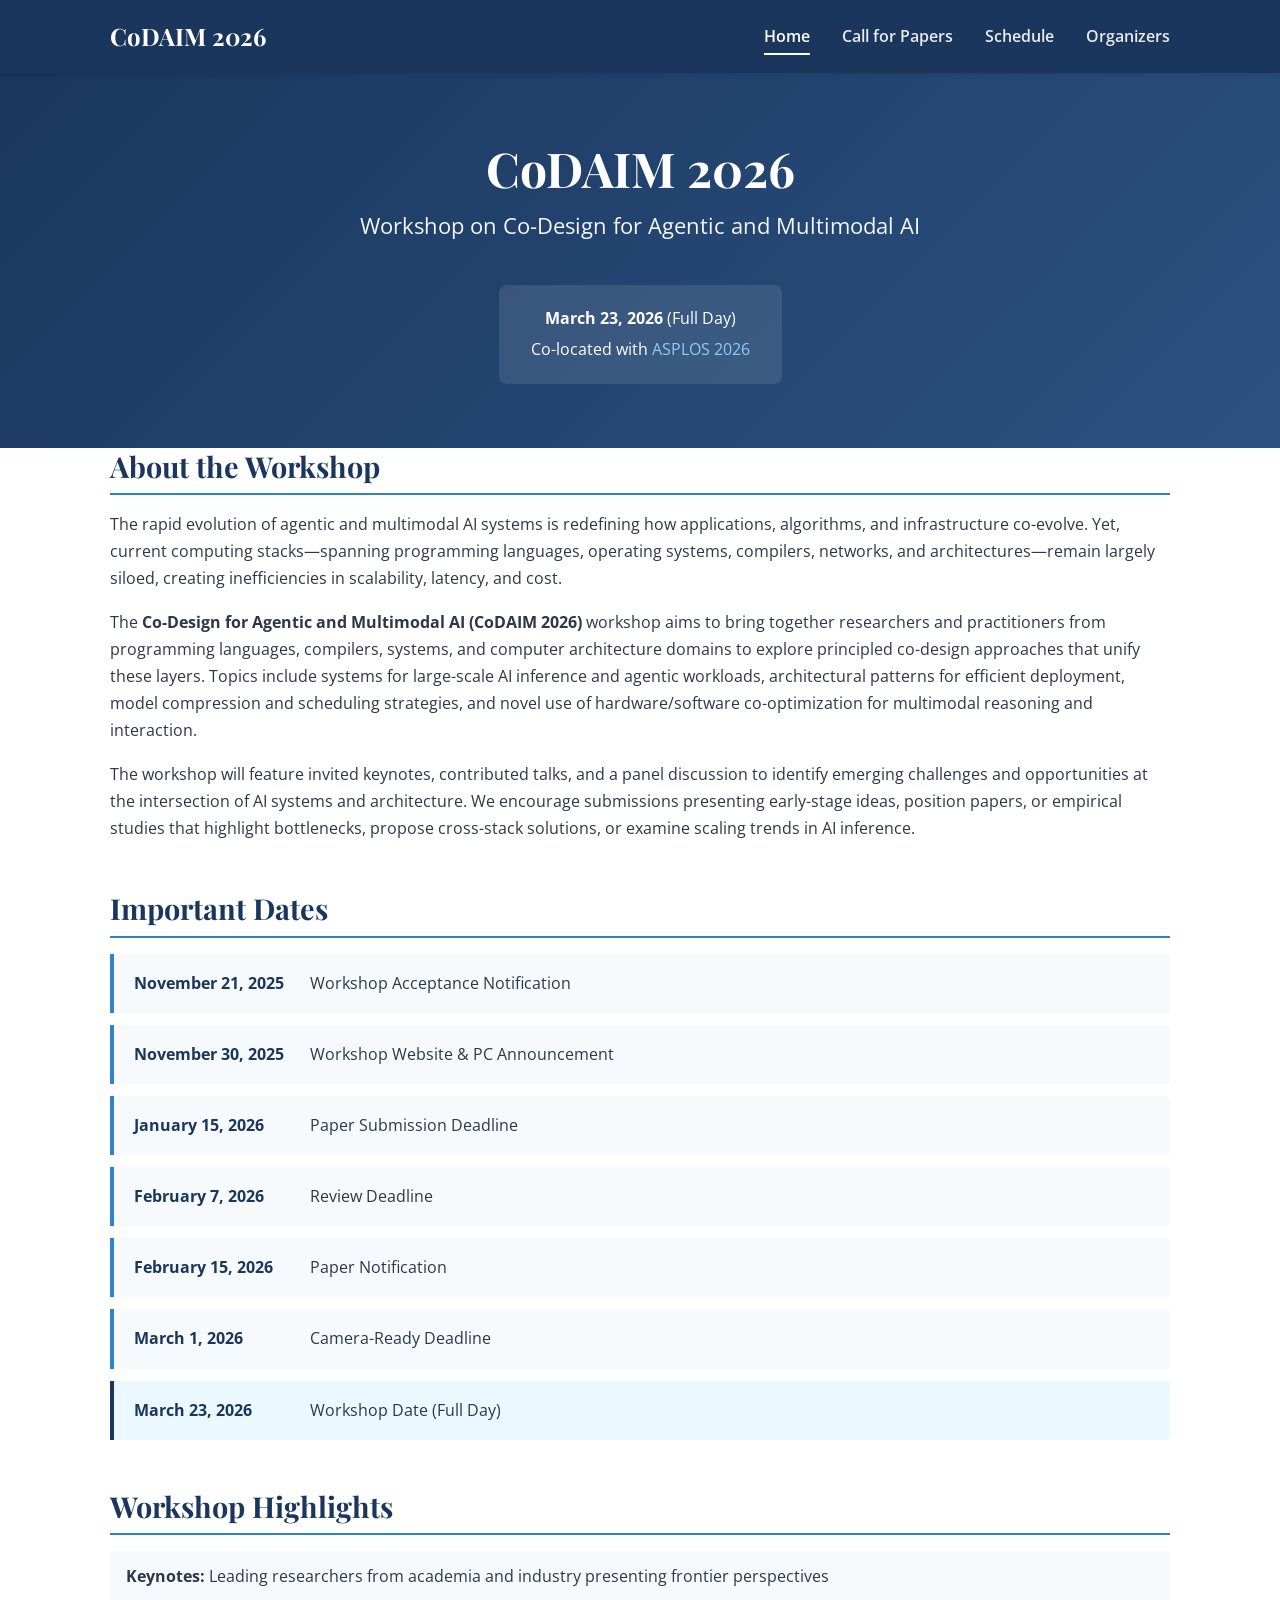
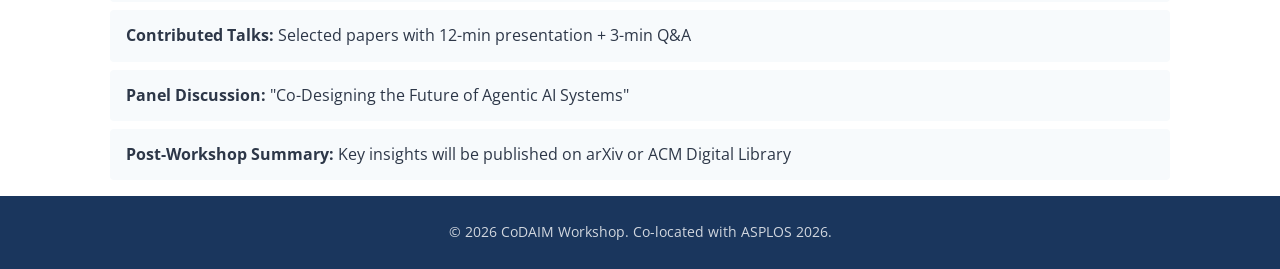
==== index.html @ 877bc526 "Initial commit: CoDAIM 2026 workshop website - Homepage with workshop overview and important dates -" ====
<!DOCTYPE html>
<html lang="en">
<head>
    <meta charset="UTF-8">
    <meta name="viewport" content="width=device-width, initial-scale=1.0">
    <title>CoDAIM 2026 - Workshop on Co-Design for Agentic and Multimodal AI</title>
    <link rel="stylesheet" href="css/style.css">
    <link rel="preconnect" href="https://fonts.googleapis.com">
    <link rel="preconnect" href="https://fonts.gstatic.com" crossorigin>
    <link href="https://fonts.googleapis.com/css2?family=Open+Sans:wght@400;600;700&family=Playfair+Display:wght@700&display=swap" rel="stylesheet">
</head>
<body>
    <header>
        <nav class="navbar">
            <div class="container">
                <a href="index.html" class="logo">CoDAIM 2026</a>
                <button class="nav-toggle" aria-label="Toggle navigation">
                    <span></span>
                    <span></span>
                    <span></span>
                </button>
                <ul class="nav-menu">
                    <li><a href="index.html" class="active">Home</a></li>
                    <li><a href="cfp.html">Call for Papers</a></li>
                    <li><a href="schedule.html">Schedule</a></li>
                    <li><a href="organizers.html">Organizers</a></li>
                </ul>
            </div>
        </nav>
    </header>

    <section class="hero">
        <div class="container">
            <h1>CoDAIM 2026</h1>
            <p class="subtitle">Workshop on Co-Design for Agentic and Multimodal AI</p>
            <div class="event-info">
                <p><strong>March 23, 2026</strong> (Full Day)</p>
                <p>Co-located with <a href="https://www.asplos-conference.org/" target="_blank">ASPLOS 2026</a></p>
            </div>
        </div>
    </section>

    <main class="container">
        <section class="content-section">
            <h2>About the Workshop</h2>
            <p>The rapid evolution of agentic and multimodal AI systems is redefining how applications, algorithms, and infrastructure co-evolve. Yet, current computing stacks—spanning programming languages, operating systems, compilers, networks, and architectures—remain largely siloed, creating inefficiencies in scalability, latency, and cost.</p>
            <p>The <strong>Co-Design for Agentic and Multimodal AI (CoDAIM 2026)</strong> workshop aims to bring together researchers and practitioners from programming languages, compilers, systems, and computer architecture domains to explore principled co-design approaches that unify these layers. Topics include systems for large-scale AI inference and agentic workloads, architectural patterns for efficient deployment, model compression and scheduling strategies, and novel use of hardware/software co-optimization for multimodal reasoning and interaction.</p>
            <p>The workshop will feature invited keynotes, contributed talks, and a panel discussion to identify emerging challenges and opportunities at the intersection of AI systems and architecture. We encourage submissions presenting early-stage ideas, position papers, or empirical studies that highlight bottlenecks, propose cross-stack solutions, or examine scaling trends in AI inference.</p>
        </section>

        <section class="content-section dates-section">
            <h2>Important Dates</h2>
            <div class="dates-grid">
                <div class="date-item">
                    <span class="date">November 21, 2025</span>
                    <span class="event">Workshop Acceptance Notification</span>
                </div>
                <div class="date-item">
                    <span class="date">November 30, 2025</span>
                    <span class="event">Workshop Website & PC Announcement</span>
                </div>
                <div class="date-item">
                    <span class="date">January 15, 2026</span>
                    <span class="event">Paper Submission Deadline</span>
                </div>
                <div class="date-item">
                    <span class="date">February 7, 2026</span>
                    <span class="event">Review Deadline</span>
                </div>
                <div class="date-item">
                    <span class="date">February 15, 2026</span>
                    <span class="event">Paper Notification</span>
                </div>
                <div class="date-item">
                    <span class="date">March 1, 2026</span>
                    <span class="event">Camera-Ready Deadline</span>
                </div>
                <div class="date-item highlight">
                    <span class="date">March 23, 2026</span>
                    <span class="event">Workshop Date (Full Day)</span>
                </div>
            </div>
        </section>

        <section class="content-section">
            <h2>Workshop Highlights</h2>
            <ul class="highlights-list">
                <li><strong>Keynotes:</strong> Leading researchers from academia and industry presenting frontier perspectives</li>
                <li><strong>Contributed Talks:</strong> Selected papers with 12-min presentation + 3-min Q&A</li>
                <li><strong>Panel Discussion:</strong> "Co-Designing the Future of Agentic AI Systems"</li>
                <li><strong>Post-Workshop Summary:</strong> Key insights will be published on arXiv or ACM Digital Library</li>
            </ul>
        </section>
    </main>

    <footer>
        <div class="container">
            <p>&copy; 2026 CoDAIM Workshop. Co-located with ASPLOS 2026.</p>
        </div>
    </footer>

    <script>
        // Mobile navigation toggle
        const navToggle = document.querySelector('.nav-toggle');
        const navMenu = document.querySelector('.nav-menu');

        navToggle.addEventListener('click', () => {
            navMenu.classList.toggle('active');
            navToggle.classList.toggle('active');
        });
    </script>
</body>
</html>
---- css/style.css ----
/* CSS Variables */
:root {
    --primary-color: #1a365d;
    --secondary-color: #2c5282;
    --accent-color: #3182ce;
    --text-color: #2d3748;
    --light-text: #718096;
    --background: #ffffff;
    --light-bg: #f7fafc;
    --border-color: #e2e8f0;
    --highlight-color: #ebf8ff;
}

/* Reset and Base Styles */
* {
    margin: 0;
    padding: 0;
    box-sizing: border-box;
}

html {
    scroll-behavior: smooth;
}

body {
    font-family: 'Open Sans', sans-serif;
    color: var(--text-color);
    line-height: 1.7;
    background: var(--background);
}

.container {
    max-width: 1100px;
    margin: 0 auto;
    padding: 0 20px;
}

a {
    color: var(--accent-color);
    text-decoration: none;
    transition: color 0.3s ease;
}

a:hover {
    color: var(--primary-color);
}

h1, h2, h3 {
    font-family: 'Playfair Display', serif;
    color: var(--primary-color);
    line-height: 1.3;
}

h2 {
    font-size: 1.8rem;
    margin-bottom: 1rem;
    padding-bottom: 0.5rem;
    border-bottom: 2px solid var(--accent-color);
}

h3 {
    font-size: 1.3rem;
    margin: 1.5rem 0 0.75rem;
}

p {
    margin-bottom: 1rem;
}

ul, ol {
    margin-left: 1.5rem;
    margin-bottom: 1rem;
}

li {
    margin-bottom: 0.5rem;
}

/* Navigation */
.navbar {
    background: var(--primary-color);
    padding: 1rem 0;
    position: sticky;
    top: 0;
    z-index: 1000;
    box-shadow: 0 2px 4px rgba(0,0,0,0.1);
}

.navbar .container {
    display: flex;
    justify-content: space-between;
    align-items: center;
}

.logo {
    font-family: 'Playfair Display', serif;
    font-size: 1.5rem;
    font-weight: 700;
    color: white;
}

.logo:hover {
    color: #ebf8ff;
}

.nav-menu {
    display: flex;
    list-style: none;
    gap: 2rem;
    margin: 0;
}

.nav-menu li {
    margin: 0;
}

.nav-menu a {
    color: rgba(255,255,255,0.9);
    font-weight: 600;
    padding: 0.5rem 0;
    position: relative;
}

.nav-menu a:hover,
.nav-menu a.active {
    color: white;
}

.nav-menu a.active::after {
    content: '';
    position: absolute;
    bottom: 0;
    left: 0;
    right: 0;
    height: 2px;
    background: white;
}

.nav-toggle {
    display: none;
    flex-direction: column;
    gap: 5px;
    background: none;
    border: none;
    cursor: pointer;
    padding: 5px;
}

.nav-toggle span {
    width: 25px;
    height: 3px;
    background: white;
    transition: 0.3s;
}

/* Hero Section */
.hero {
    background: linear-gradient(135deg, var(--primary-color) 0%, var(--secondary-color) 100%);
    color: white;
    padding: 4rem 0;
    text-align: center;
}

.hero h1 {
    font-size: 3rem;
    color: white;
    margin-bottom: 0.5rem;
}

.hero .subtitle {
    font-size: 1.4rem;
    opacity: 0.95;
    margin-bottom: 1.5rem;
}

.event-info {
    background: rgba(255,255,255,0.1);
    display: inline-block;
    padding: 1rem 2rem;
    border-radius: 8px;
    margin-top: 1rem;
}

.event-info p {
    margin: 0.25rem 0;
}

.event-info a {
    color: #90cdf4;
}

.event-info a:hover {
    color: white;
}

/* Page Header */
.page-header {
    background: linear-gradient(135deg, var(--primary-color) 0%, var(--secondary-color) 100%);
    color: white;
    padding: 3rem 0;
    text-align: center;
}

.page-header h1 {
    color: white;
    font-size: 2.5rem;
    margin-bottom: 0.5rem;
}

.page-header .subtitle {
    opacity: 0.9;
    font-size: 1.1rem;
}

/* Content Sections */
main {
    padding: 2rem 0 4rem;
}

.content-section {
    margin-bottom: 3rem;
}

.content-section:last-child {
    margin-bottom: 0;
}

/* Important Dates */
.dates-grid {
    display: grid;
    gap: 0.75rem;
}

.date-item {
    display: flex;
    flex-wrap: wrap;
    gap: 1rem;
    padding: 1rem 1.25rem;
    background: var(--light-bg);
    border-left: 4px solid var(--accent-color);
    border-radius: 0 4px 4px 0;
}

.date-item .date {
    font-weight: 700;
    color: var(--primary-color);
    min-width: 160px;
}

.date-item .event {
    color: var(--text-color);
}

.date-item.highlight {
    background: var(--highlight-color);
    border-left-color: var(--primary-color);
}

.date-item.highlight .date {
    color: var(--primary-color);
}

/* Topics List */
.topics-list {
    display: grid;
    grid-template-columns: repeat(auto-fit, minmax(300px, 1fr));
    gap: 0.5rem 2rem;
}

.topics-list li {
    padding-left: 0.5rem;
}

/* Highlights List */
.highlights-list {
    list-style: none;
    margin-left: 0;
}

.highlights-list li {
    padding: 0.75rem 1rem;
    background: var(--light-bg);
    border-radius: 4px;
    margin-bottom: 0.5rem;
}

/* Schedule */
.session-time {
    font-size: 1.1rem;
    color: var(--light-text);
    margin-bottom: 1rem;
}

.schedule-table {
    border: 1px solid var(--border-color);
    border-radius: 8px;
    overflow: hidden;
}

.schedule-item {
    display: flex;
    gap: 1.5rem;
    padding: 1rem 1.25rem;
    border-bottom: 1px solid var(--border-color);
    align-items: flex-start;
}

.schedule-item:last-child {
    border-bottom: none;
}

.schedule-item .time {
    font-weight: 600;
    color: var(--primary-color);
    min-width: 120px;
    font-size: 0.95rem;
}

.schedule-item .event-details {
    flex: 1;
}

.schedule-item .event-title {
    display: block;
    font-weight: 600;
    color: var(--text-color);
    margin-bottom: 0.25rem;
}

.schedule-item .event-desc {
    display: block;
    color: var(--light-text);
    font-size: 0.9rem;
}

.schedule-item .speaker {
    display: block;
    color: var(--accent-color);
    font-size: 0.9rem;
    margin-top: 0.25rem;
}

.schedule-item.keynote {
    background: var(--highlight-color);
}

.schedule-item.panel {
    background: #f0fff4;
}

.lunch-break {
    background: var(--light-bg);
    padding: 1.5rem;
    border-radius: 8px;
    text-align: center;
}

.lunch-break .time {
    display: block;
    font-weight: 600;
    color: var(--primary-color);
    margin-bottom: 0.25rem;
}

.lunch-break .event-title {
    color: var(--light-text);
}

/* Organizers */
.organizers-grid {
    display: grid;
    grid-template-columns: repeat(auto-fit, minmax(250px, 1fr));
    gap: 2rem;
    margin-top: 1.5rem;
}

.organizer-card {
    text-align: center;
    padding: 1.5rem;
    background: var(--light-bg);
    border-radius: 8px;
}

.organizer-photo {
    width: 120px;
    height: 120px;
    border-radius: 50%;
    margin: 0 auto 1rem;
    background: var(--border-color);
    overflow: hidden;
}

.organizer-photo.placeholder {
    display: flex;
    align-items: center;
    justify-content: center;
    background: linear-gradient(135deg, var(--secondary-color), var(--accent-color));
    color: white;
    font-size: 2rem;
}

.organizer-card h3 {
    margin: 0 0 0.25rem;
    font-size: 1.2rem;
}

.organizer-card .affiliation {
    color: var(--light-text);
    font-size: 0.9rem;
    margin-bottom: 0.5rem;
}

.organizer-card .email {
    font-size: 0.85rem;
}

.pc-list {
    column-count: 2;
    column-gap: 2rem;
}

/* Footer */
footer {
    background: var(--primary-color);
    color: rgba(255,255,255,0.8);
    padding: 1.5rem 0;
    text-align: center;
}

footer p {
    margin: 0;
    font-size: 0.9rem;
}

/* Mobile Responsive */
@media (max-width: 768px) {
    .nav-toggle {
        display: flex;
    }

    .nav-menu {
        position: absolute;
        top: 100%;
        left: 0;
        right: 0;
        background: var(--primary-color);
        flex-direction: column;
        gap: 0;
        padding: 0;
        max-height: 0;
        overflow: hidden;
        transition: max-height 0.3s ease;
    }

    .nav-menu.active {
        max-height: 300px;
        border-top: 1px solid rgba(255,255,255,0.1);
    }

    .nav-menu li {
        border-bottom: 1px solid rgba(255,255,255,0.1);
    }

    .nav-menu a {
        display: block;
        padding: 1rem 20px;
    }

    .nav-menu a.active::after {
        display: none;
    }

    .nav-toggle.active span:nth-child(1) {
        transform: rotate(45deg) translate(5px, 5px);
    }

    .nav-toggle.active span:nth-child(2) {
        opacity: 0;
    }

    .nav-toggle.active span:nth-child(3) {
        transform: rotate(-45deg) translate(7px, -6px);
    }

    .hero h1 {
        font-size: 2rem;
    }

    .hero .subtitle {
        font-size: 1.1rem;
    }

    h2 {
        font-size: 1.5rem;
    }

    .date-item {
        flex-direction: column;
        gap: 0.25rem;
    }

    .schedule-item {
        flex-direction: column;
        gap: 0.5rem;
    }

    .schedule-item .time {
        min-width: auto;
    }

    .topics-list {
        grid-template-columns: 1fr;
    }

    .pc-list {
        column-count: 1;
    }
}
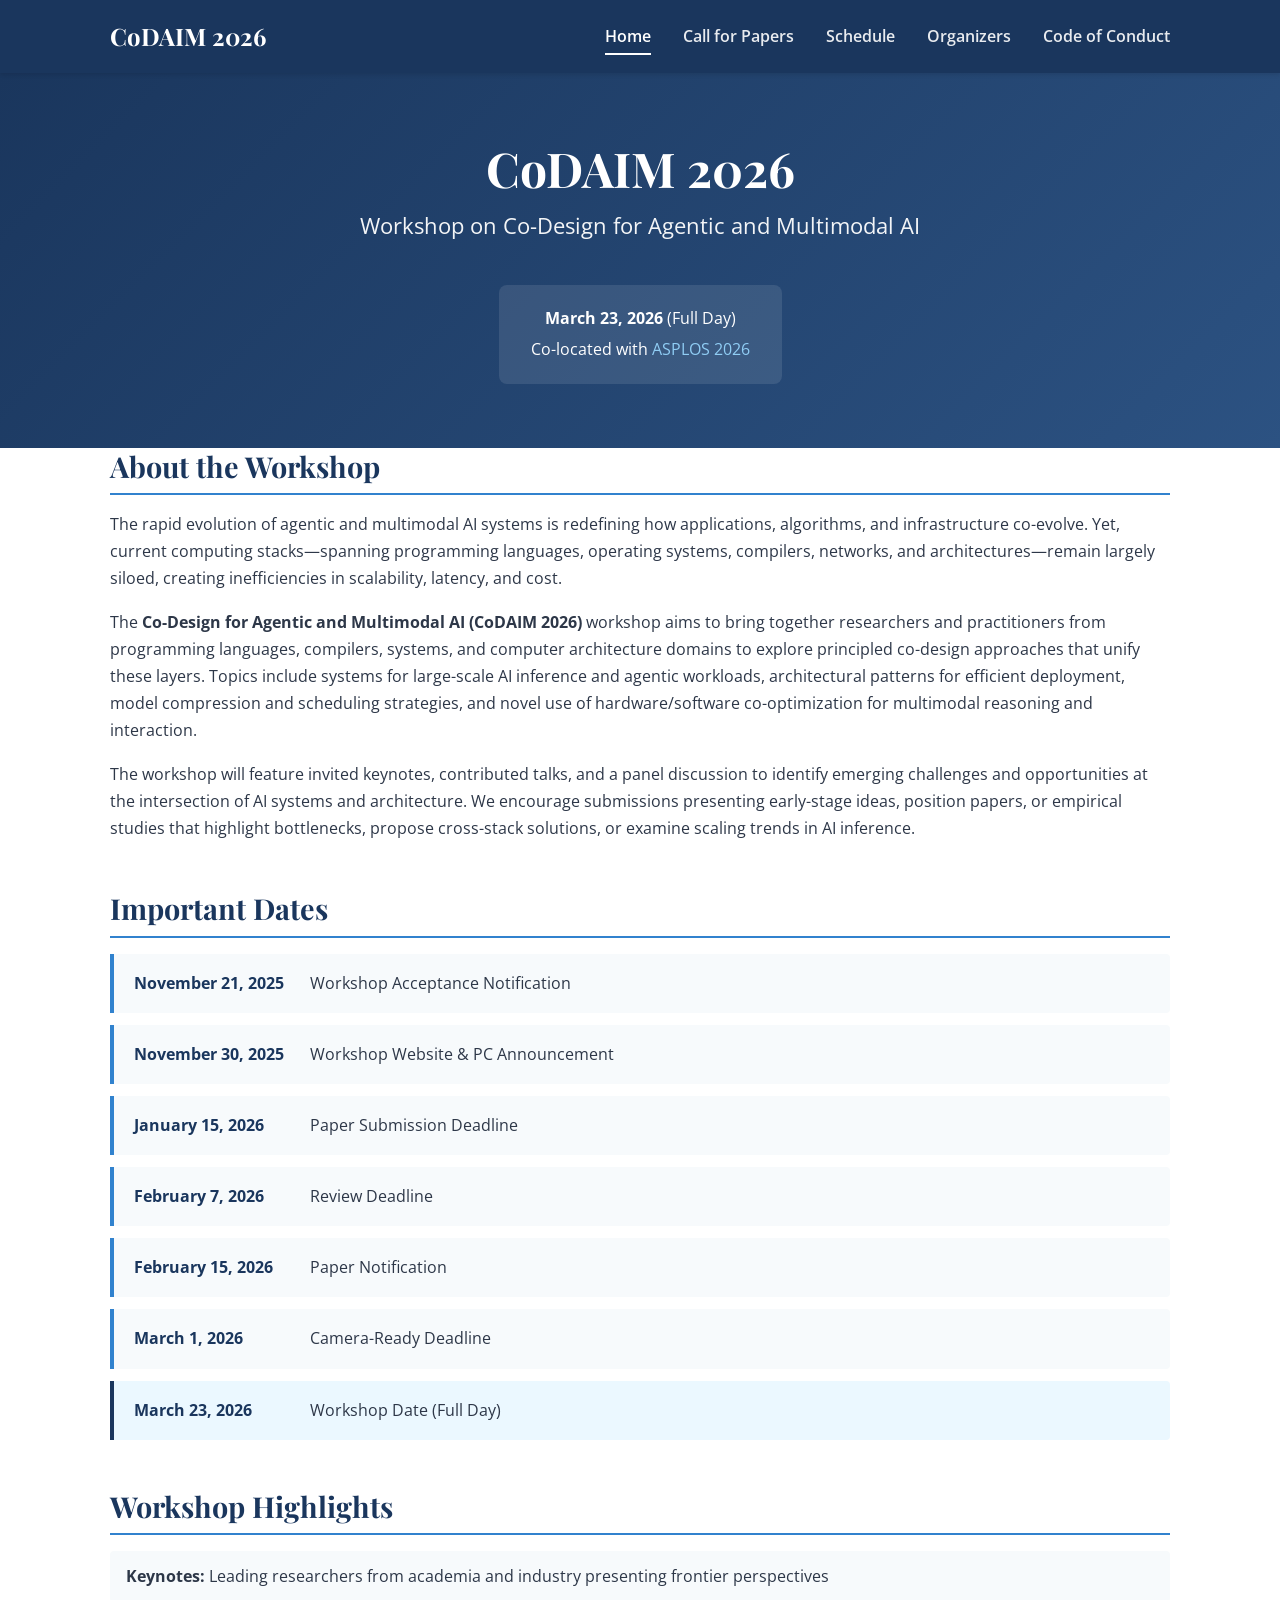
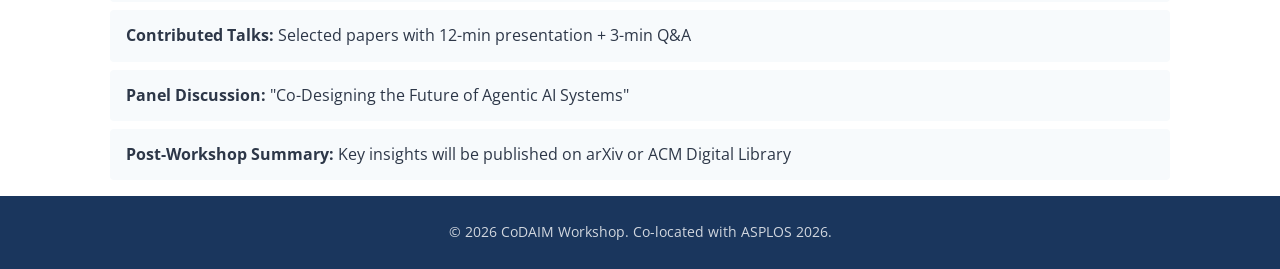
==== commit e0fe9dcd: "Add comprehensive workshop content and flyer - Updated CFP with detailed submission guidelines, ASPL" ====
--- a/index.html
+++ b/index.html
@@ -24,6 +24,7 @@
                     <li><a href="cfp.html">Call for Papers</a></li>
                     <li><a href="schedule.html">Schedule</a></li>
                     <li><a href="organizers.html">Organizers</a></li>
+                    <li><a href="conduct.html">Code of Conduct</a></li>
                 </ul>
             </div>
         </nav>
--- a/css/style.css
+++ b/css/style.css
@@ -417,6 +417,20 @@
 .pc-list {
     column-count: 2;
     column-gap: 2rem;
+}
+
+/* Small organizers grid for web chairs */
+.organizers-grid.small {
+    grid-template-columns: repeat(auto-fit, minmax(180px, 1fr));
+    gap: 1rem;
+}
+
+.organizers-grid.small .organizer-card {
+    padding: 1rem;
+}
+
+.organizers-grid.small .organizer-card h3 {
+    font-size: 1rem;
 }
 
 /* Footer */
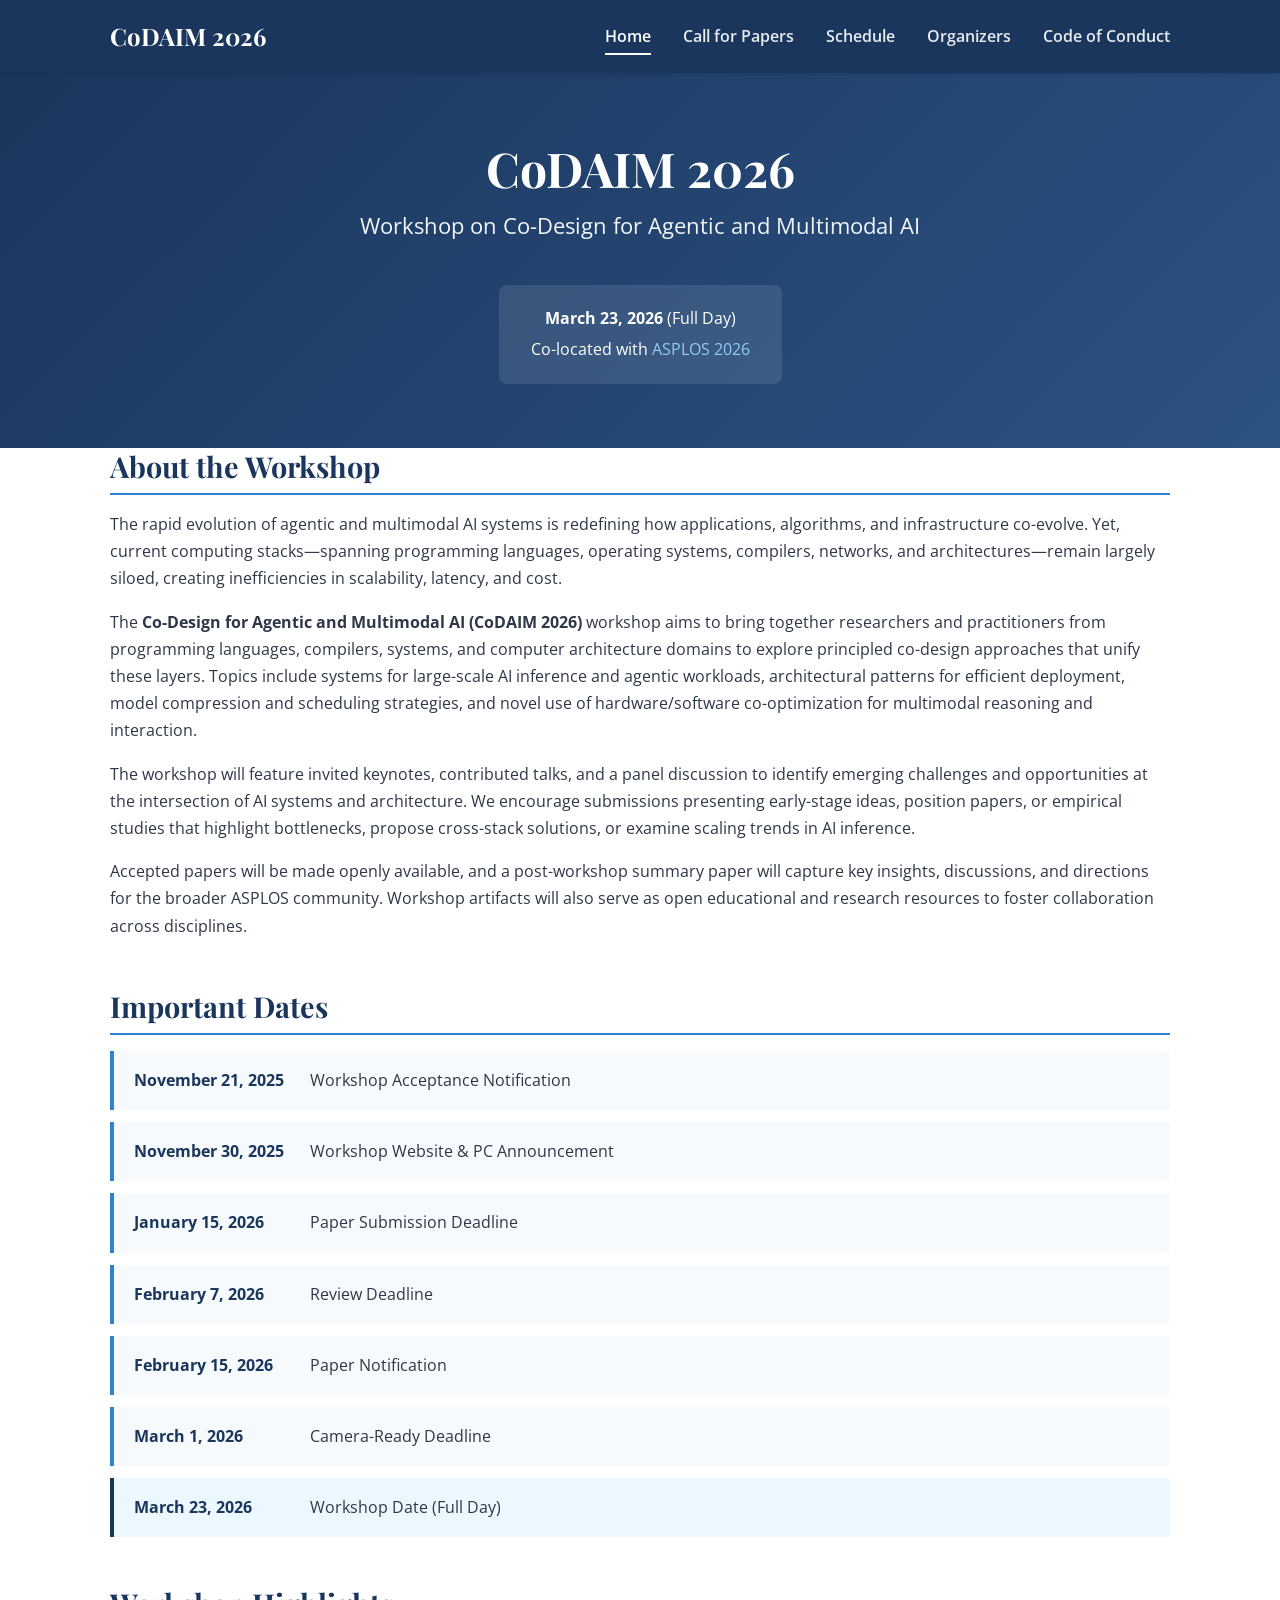
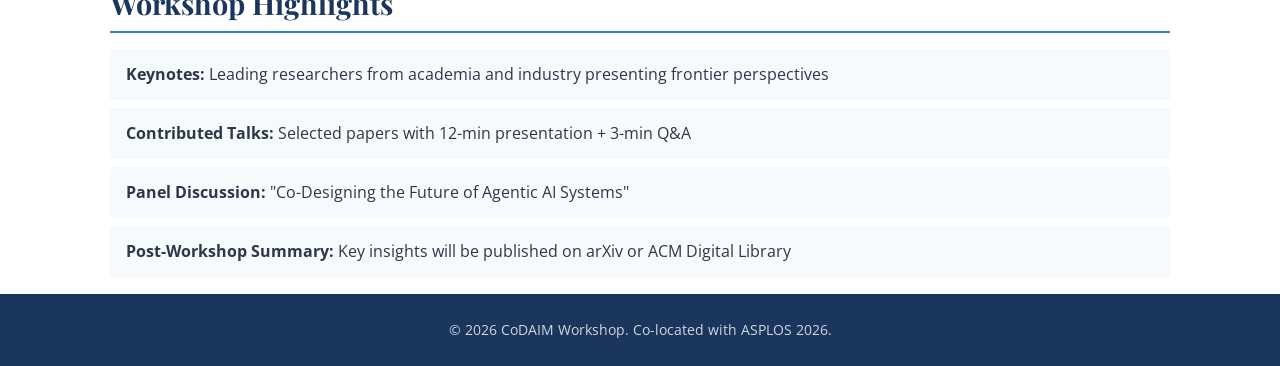
==== commit f6bbd723: "update index" ====
--- a/index.html
+++ b/index.html
@@ -47,6 +47,7 @@
             <p>The rapid evolution of agentic and multimodal AI systems is redefining how applications, algorithms, and infrastructure co-evolve. Yet, current computing stacks—spanning programming languages, operating systems, compilers, networks, and architectures—remain largely siloed, creating inefficiencies in scalability, latency, and cost.</p>
             <p>The <strong>Co-Design for Agentic and Multimodal AI (CoDAIM 2026)</strong> workshop aims to bring together researchers and practitioners from programming languages, compilers, systems, and computer architecture domains to explore principled co-design approaches that unify these layers. Topics include systems for large-scale AI inference and agentic workloads, architectural patterns for efficient deployment, model compression and scheduling strategies, and novel use of hardware/software co-optimization for multimodal reasoning and interaction.</p>
             <p>The workshop will feature invited keynotes, contributed talks, and a panel discussion to identify emerging challenges and opportunities at the intersection of AI systems and architecture. We encourage submissions presenting early-stage ideas, position papers, or empirical studies that highlight bottlenecks, propose cross-stack solutions, or examine scaling trends in AI inference.</p>
+            <p>Accepted papers will be made openly available, and a post-workshop summary paper will capture key insights, discussions, and directions for the broader ASPLOS community. Workshop artifacts will also serve as open educational and research resources to foster collaboration across disciplines.</p>
         </section>
 
         <section class="content-section dates-section">
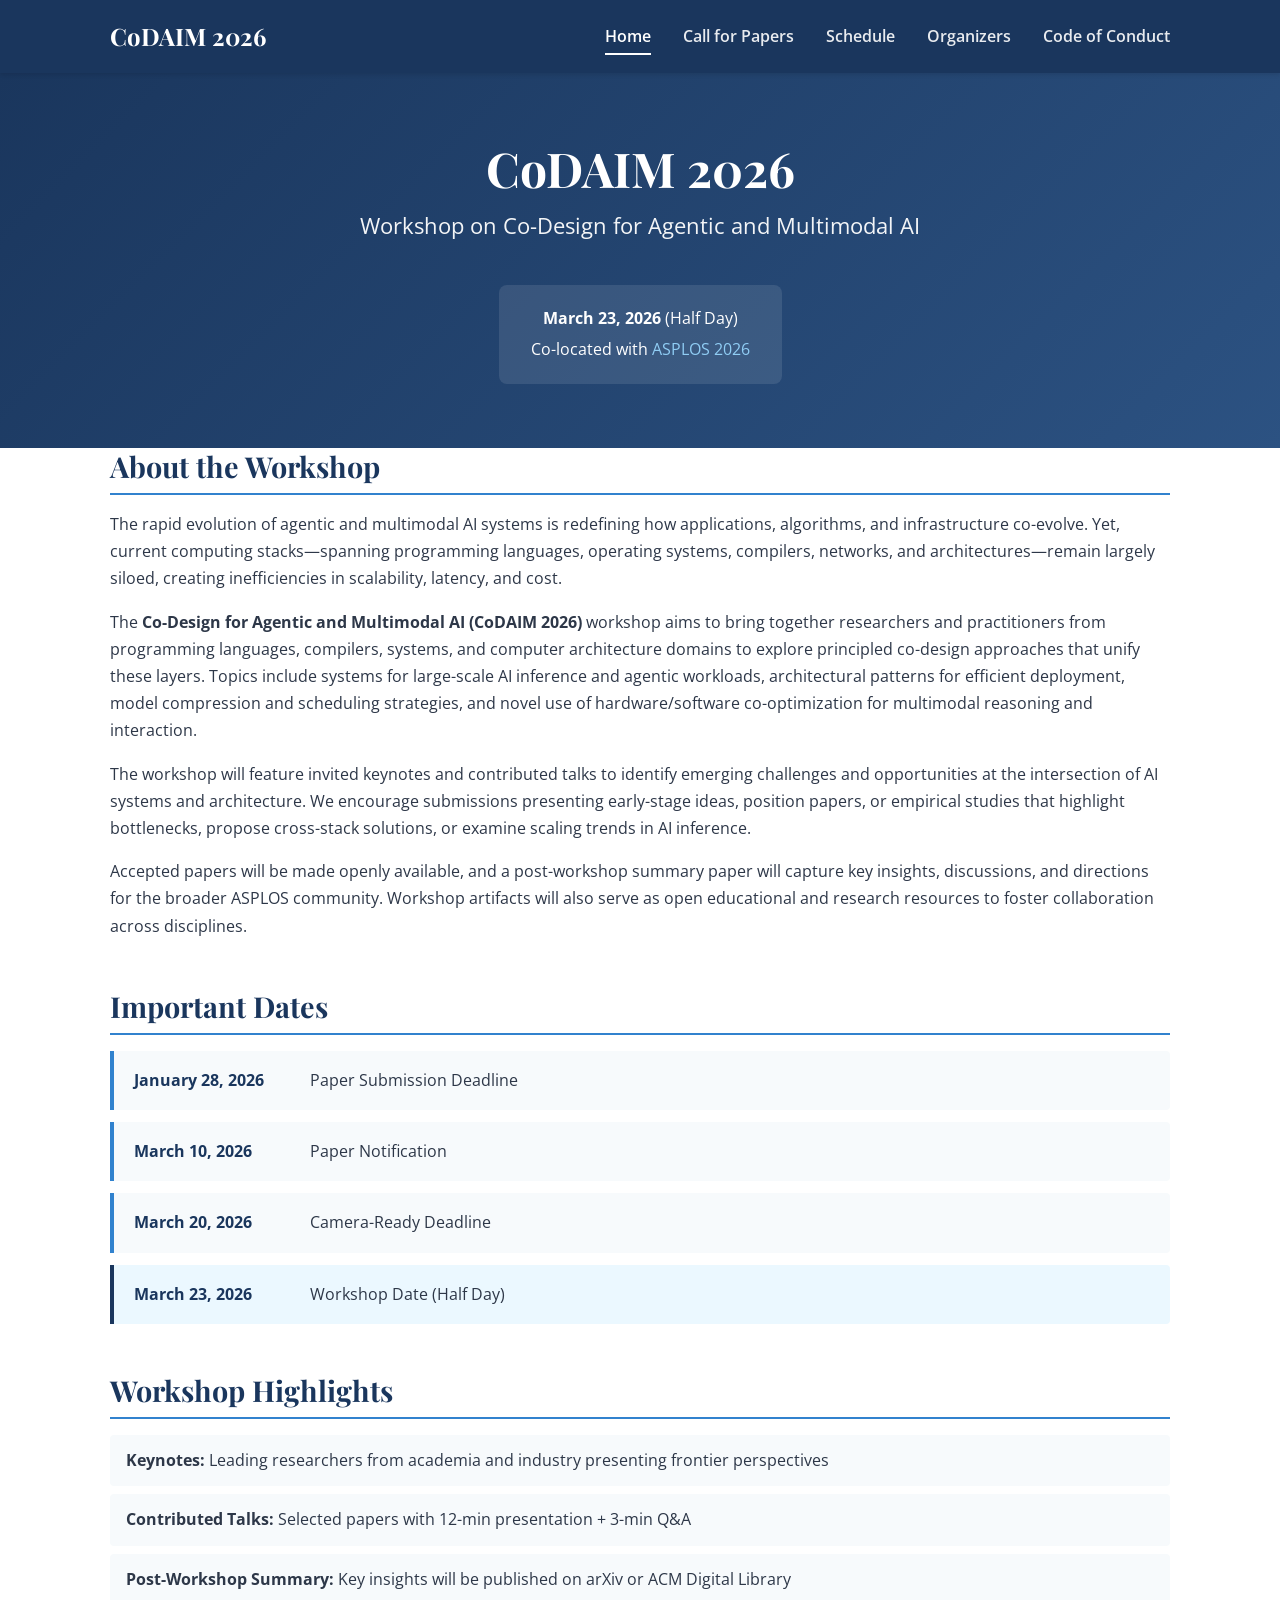
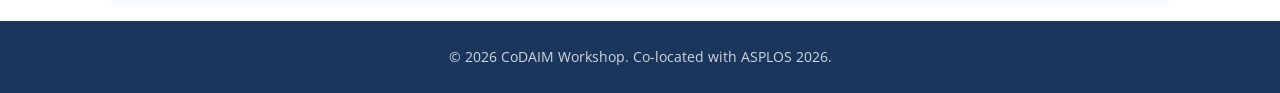
==== commit 7ceb85b8: "update" ====
--- a/index.html
+++ b/index.html
@@ -35,7 +35,7 @@
             <h1>CoDAIM 2026</h1>
             <p class="subtitle">Workshop on Co-Design for Agentic and Multimodal AI</p>
             <div class="event-info">
-                <p><strong>March 23, 2026</strong> (Full Day)</p>
+                <p><strong>March 23, 2026</strong> (Half Day)</p>
                 <p>Co-located with <a href="https://www.asplos-conference.org/" target="_blank">ASPLOS 2026</a></p>
             </div>
         </div>
@@ -46,7 +46,7 @@
             <h2>About the Workshop</h2>
             <p>The rapid evolution of agentic and multimodal AI systems is redefining how applications, algorithms, and infrastructure co-evolve. Yet, current computing stacks—spanning programming languages, operating systems, compilers, networks, and architectures—remain largely siloed, creating inefficiencies in scalability, latency, and cost.</p>
             <p>The <strong>Co-Design for Agentic and Multimodal AI (CoDAIM 2026)</strong> workshop aims to bring together researchers and practitioners from programming languages, compilers, systems, and computer architecture domains to explore principled co-design approaches that unify these layers. Topics include systems for large-scale AI inference and agentic workloads, architectural patterns for efficient deployment, model compression and scheduling strategies, and novel use of hardware/software co-optimization for multimodal reasoning and interaction.</p>
-            <p>The workshop will feature invited keynotes, contributed talks, and a panel discussion to identify emerging challenges and opportunities at the intersection of AI systems and architecture. We encourage submissions presenting early-stage ideas, position papers, or empirical studies that highlight bottlenecks, propose cross-stack solutions, or examine scaling trends in AI inference.</p>
+            <p>The workshop will feature invited keynotes and contributed talks to identify emerging challenges and opportunities at the intersection of AI systems and architecture. We encourage submissions presenting early-stage ideas, position papers, or empirical studies that highlight bottlenecks, propose cross-stack solutions, or examine scaling trends in AI inference.</p>
             <p>Accepted papers will be made openly available, and a post-workshop summary paper will capture key insights, discussions, and directions for the broader ASPLOS community. Workshop artifacts will also serve as open educational and research resources to foster collaboration across disciplines.</p>
         </section>
 
@@ -54,32 +54,20 @@
             <h2>Important Dates</h2>
             <div class="dates-grid">
                 <div class="date-item">
-                    <span class="date">November 21, 2025</span>
-                    <span class="event">Workshop Acceptance Notification</span>
-                </div>
-                <div class="date-item">
-                    <span class="date">November 30, 2025</span>
-                    <span class="event">Workshop Website & PC Announcement</span>
-                </div>
-                <div class="date-item">
-                    <span class="date">January 15, 2026</span>
+                    <span class="date">January 28, 2026</span>
                     <span class="event">Paper Submission Deadline</span>
                 </div>
                 <div class="date-item">
-                    <span class="date">February 7, 2026</span>
-                    <span class="event">Review Deadline</span>
-                </div>
-                <div class="date-item">
-                    <span class="date">February 15, 2026</span>
+                    <span class="date">March 10, 2026</span>
                     <span class="event">Paper Notification</span>
                 </div>
                 <div class="date-item">
-                    <span class="date">March 1, 2026</span>
+                    <span class="date">March 20, 2026</span>
                     <span class="event">Camera-Ready Deadline</span>
                 </div>
                 <div class="date-item highlight">
                     <span class="date">March 23, 2026</span>
-                    <span class="event">Workshop Date (Full Day)</span>
+                    <span class="event">Workshop Date (Half Day)</span>
                 </div>
             </div>
         </section>
@@ -89,7 +77,6 @@
             <ul class="highlights-list">
                 <li><strong>Keynotes:</strong> Leading researchers from academia and industry presenting frontier perspectives</li>
                 <li><strong>Contributed Talks:</strong> Selected papers with 12-min presentation + 3-min Q&A</li>
-                <li><strong>Panel Discussion:</strong> "Co-Designing the Future of Agentic AI Systems"</li>
                 <li><strong>Post-Workshop Summary:</strong> Key insights will be published on arXiv or ACM Digital Library</li>
             </ul>
         </section>
--- a/css/style.css
+++ b/css/style.css
@@ -382,12 +382,13 @@
 }
 
 .organizer-photo {
-    width: 120px;
-    height: 120px;
+    width: 160px;
+    height: 160px;
     border-radius: 50%;
     margin: 0 auto 1rem;
     background: var(--border-color);
-    overflow: hidden;
+    object-fit: cover;
+    object-position: center top;
 }
 
 .organizer-photo.placeholder {
@@ -417,6 +418,26 @@
 .pc-list {
     column-count: 2;
     column-gap: 2rem;
+}
+
+/* TBD Notice */
+.tbd-notice {
+    background: var(--light-bg);
+    border: 2px dashed var(--border-color);
+    border-radius: 8px;
+    padding: 2rem;
+    text-align: center;
+}
+
+.tbd-notice h2 {
+    border-bottom: none;
+    margin-bottom: 1rem;
+}
+
+.tbd-notice ul {
+    display: inline-block;
+    text-align: left;
+    margin-top: 1rem;
 }
 
 /* Small organizers grid for web chairs */
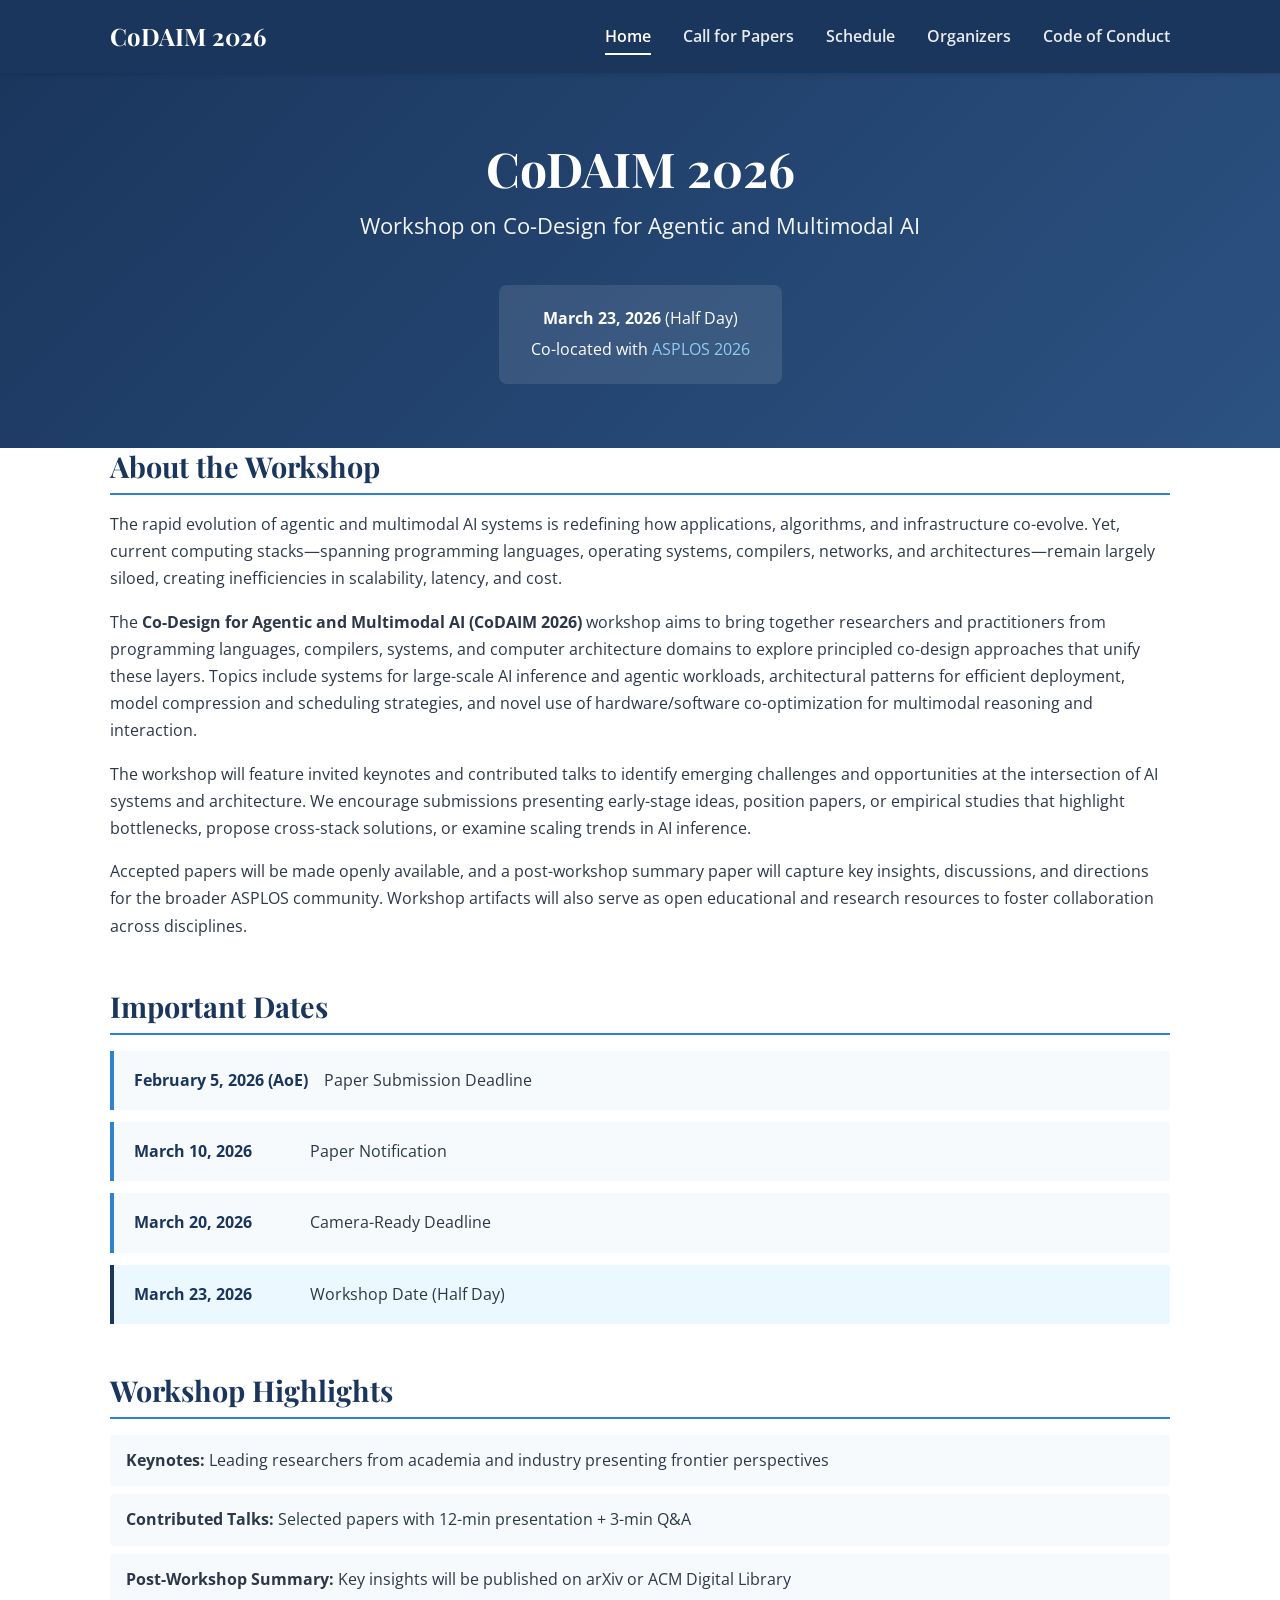
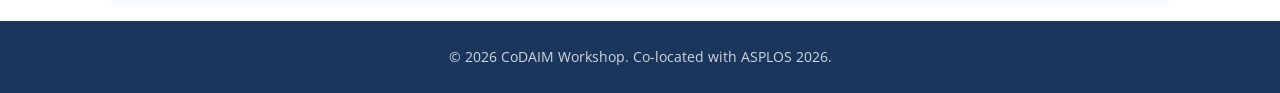
==== commit 14f7852a: "Update submission deadline to February 5, 2026 AoE" ====
--- a/index.html
+++ b/index.html
@@ -54,7 +54,7 @@
             <h2>Important Dates</h2>
             <div class="dates-grid">
                 <div class="date-item">
-                    <span class="date">January 28, 2026</span>
+                    <span class="date">February 5, 2026 (AoE)</span>
                     <span class="event">Paper Submission Deadline</span>
                 </div>
                 <div class="date-item">
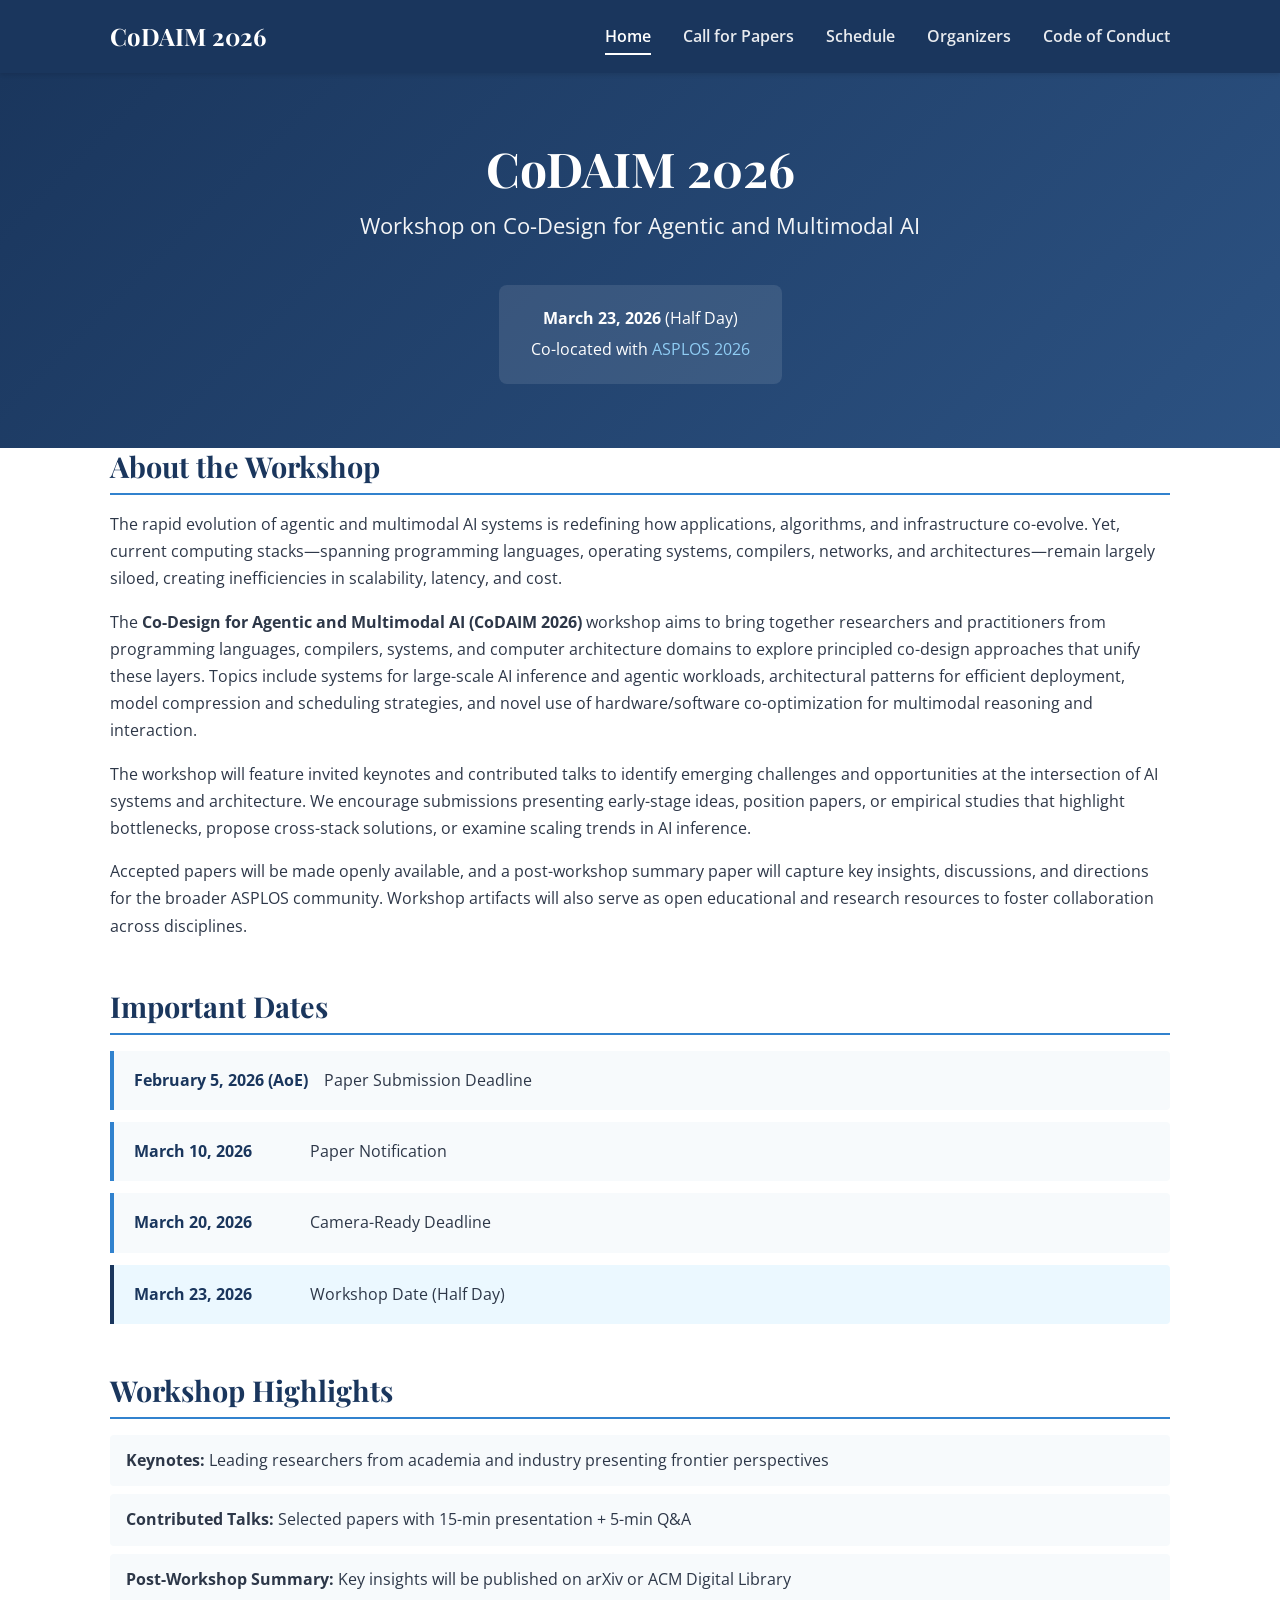
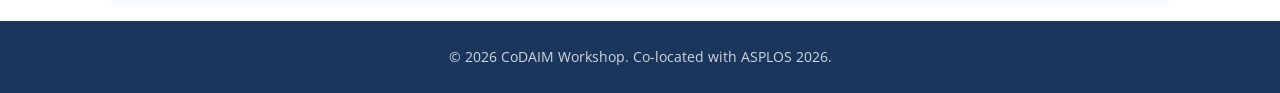
==== commit 08f53370: "Update talk format to 15-min presentation + 5-min Q&A" ====
--- a/index.html
+++ b/index.html
@@ -76,7 +76,7 @@
             <h2>Workshop Highlights</h2>
             <ul class="highlights-list">
                 <li><strong>Keynotes:</strong> Leading researchers from academia and industry presenting frontier perspectives</li>
-                <li><strong>Contributed Talks:</strong> Selected papers with 12-min presentation + 3-min Q&A</li>
+                <li><strong>Contributed Talks:</strong> Selected papers with 15-min presentation + 5-min Q&A</li>
                 <li><strong>Post-Workshop Summary:</strong> Key insights will be published on arXiv or ACM Digital Library</li>
             </ul>
         </section>
--- a/css/style.css
+++ b/css/style.css
@@ -418,6 +418,73 @@
 .pc-list {
     column-count: 2;
     column-gap: 2rem;
+}
+
+/* Keynote Speaker */
+.keynote-card {
+    background: var(--light-bg);
+    border-radius: 8px;
+    overflow: hidden;
+    border: 1px solid var(--border-color);
+}
+
+.keynote-header {
+    display: flex;
+    gap: 2rem;
+    align-items: flex-start;
+    padding: 2rem;
+    background: var(--highlight-color);
+    border-bottom: 1px solid var(--border-color);
+}
+
+.keynote-header .organizer-photo {
+    flex-shrink: 0;
+    margin: 0;
+}
+
+.keynote-info {
+    flex: 1;
+}
+
+.keynote-info h3 {
+    margin: 0 0 0.25rem;
+    font-size: 1.4rem;
+}
+
+.keynote-info .affiliation {
+    color: var(--light-text);
+    font-size: 0.95rem;
+    margin-bottom: 0.75rem;
+}
+
+.keynote-title {
+    color: var(--primary-color);
+    font-size: 1rem;
+    font-weight: 600;
+    margin: 0;
+}
+
+.keynote-body {
+    padding: 1.5rem 2rem;
+}
+
+.keynote-body h4 {
+    font-family: 'Playfair Display', serif;
+    color: var(--primary-color);
+    font-size: 1.1rem;
+    margin: 1.25rem 0 0.5rem;
+}
+
+.keynote-body h4:first-child {
+    margin-top: 0;
+}
+
+@media (max-width: 768px) {
+    .keynote-header {
+        flex-direction: column;
+        align-items: center;
+        text-align: center;
+    }
 }
 
 /* TBD Notice */
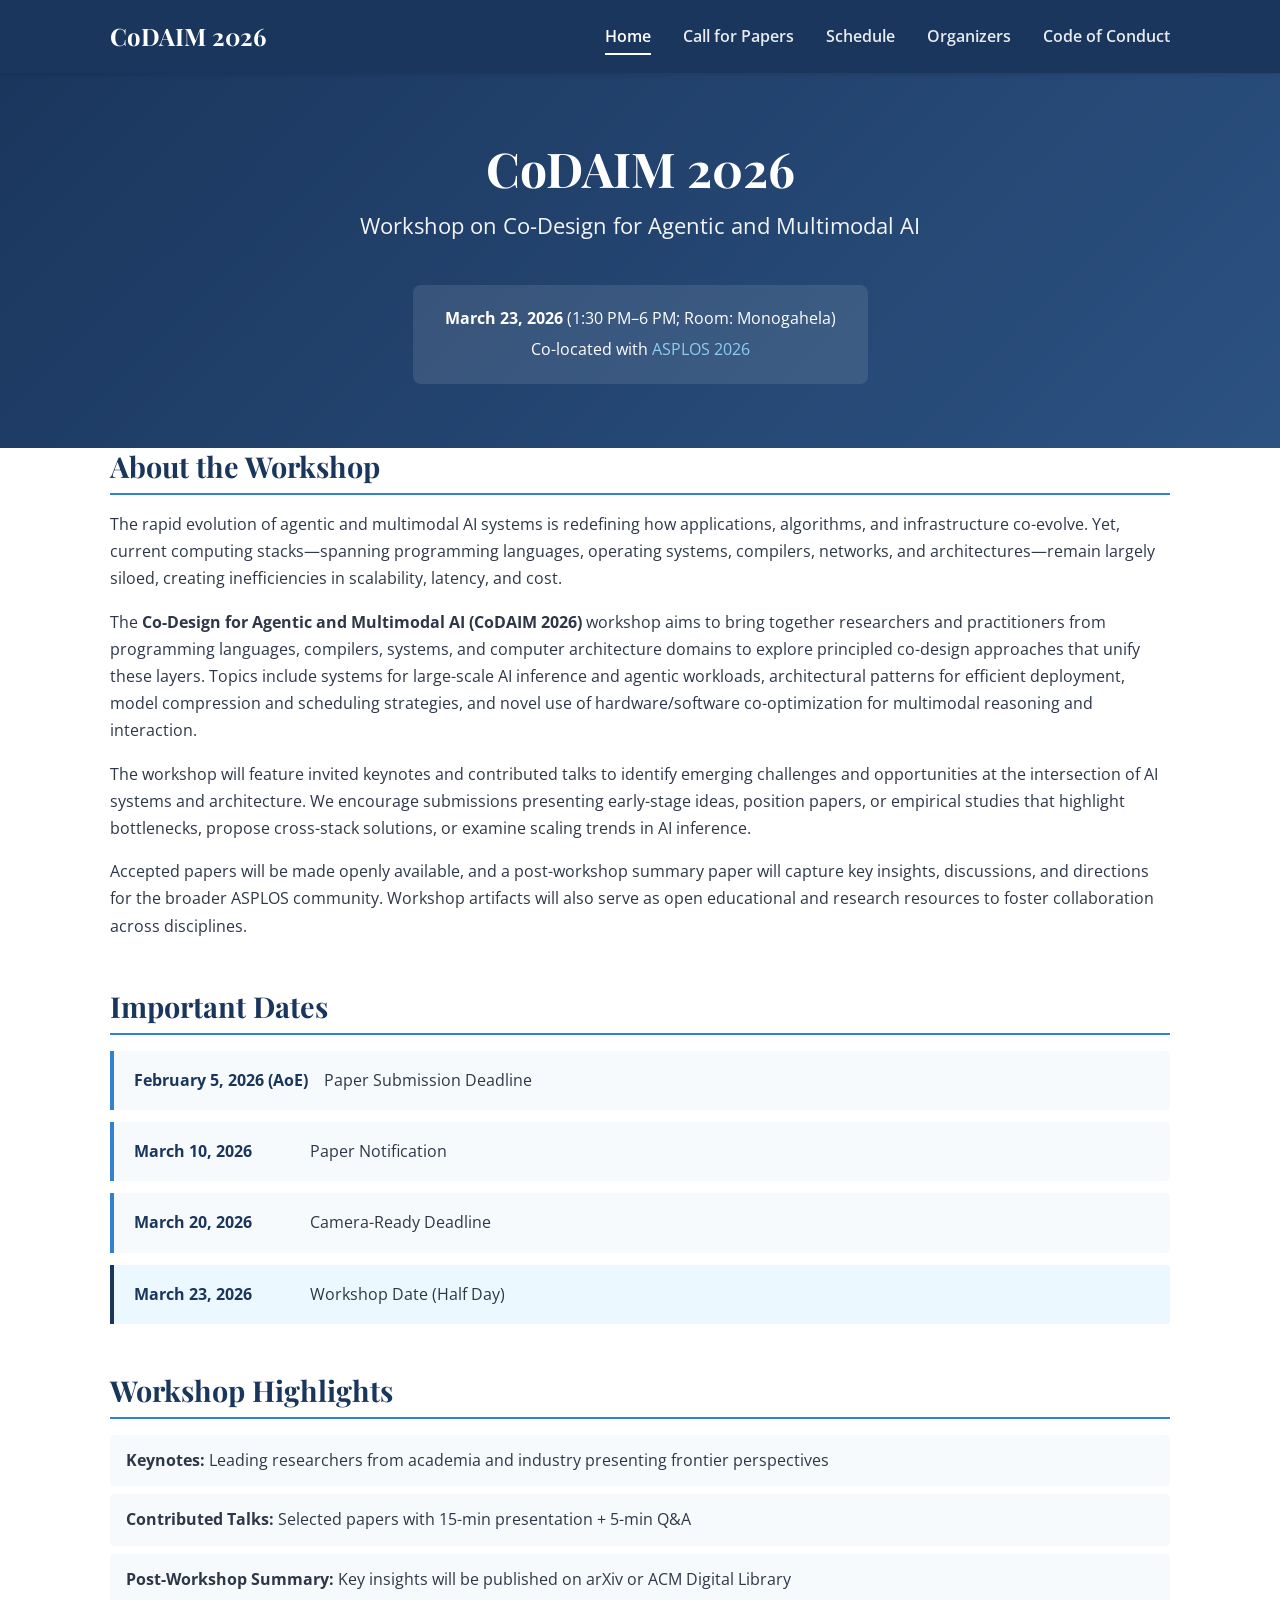
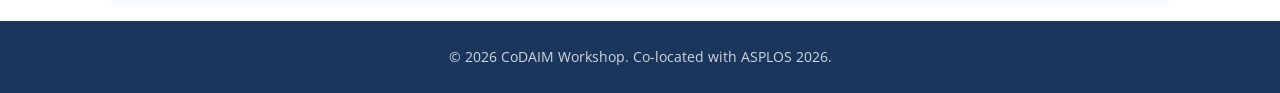
==== commit a48b7120: "Update workshop time and room info" ====
--- a/index.html
+++ b/index.html
@@ -35,7 +35,7 @@
             <h1>CoDAIM 2026</h1>
             <p class="subtitle">Workshop on Co-Design for Agentic and Multimodal AI</p>
             <div class="event-info">
-                <p><strong>March 23, 2026</strong> (Half Day)</p>
+                <p><strong>March 23, 2026</strong> (1:30 PM&ndash;6 PM; Room: Monogahela)</p>
                 <p>Co-located with <a href="https://www.asplos-conference.org/" target="_blank">ASPLOS 2026</a></p>
             </div>
         </div>
--- a/css/style.css
+++ b/css/style.css
@@ -342,6 +342,16 @@
 
 .schedule-item.keynote {
     background: var(--highlight-color);
+}
+
+.schedule-item.session-header {
+    background: var(--primary-color);
+}
+
+.schedule-item.session-header .event-title {
+    color: white;
+    font-weight: 700;
+    font-family: 'Playfair Display', serif;
 }
 
 .schedule-item.panel {
